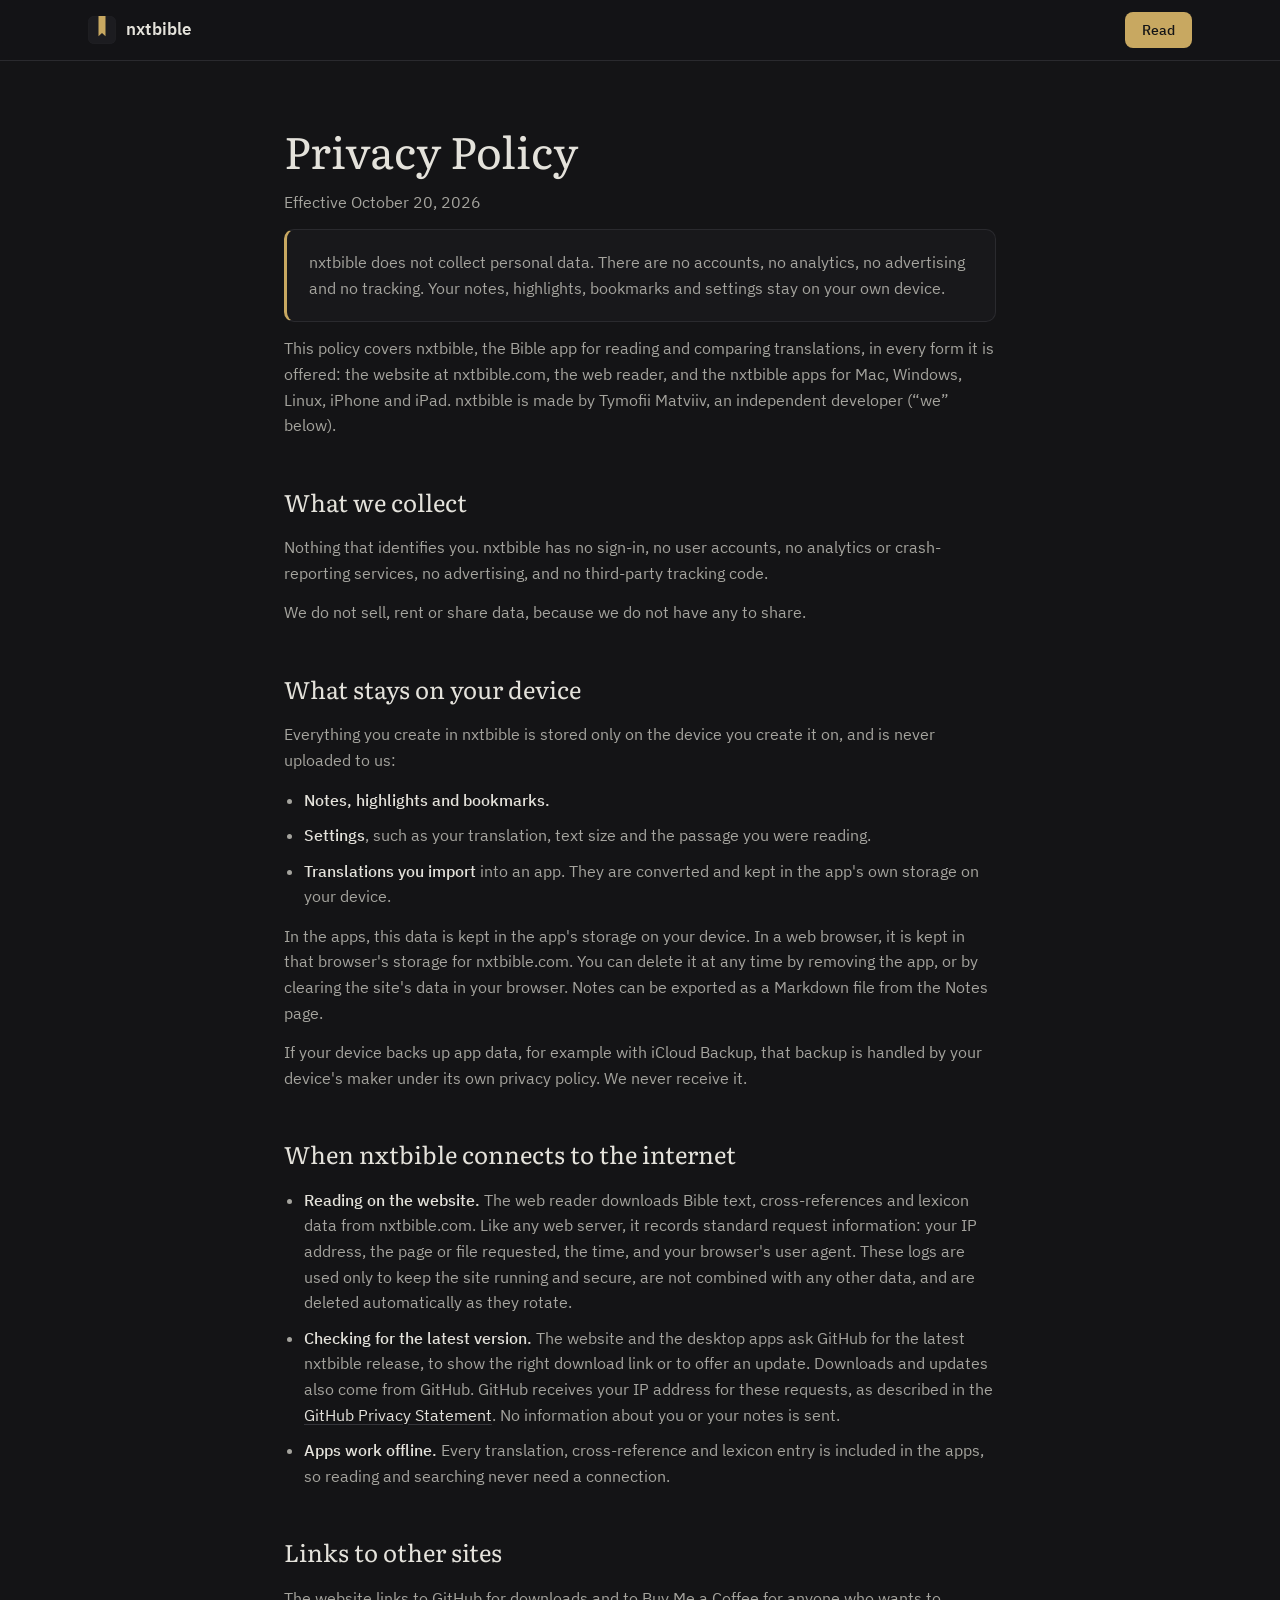
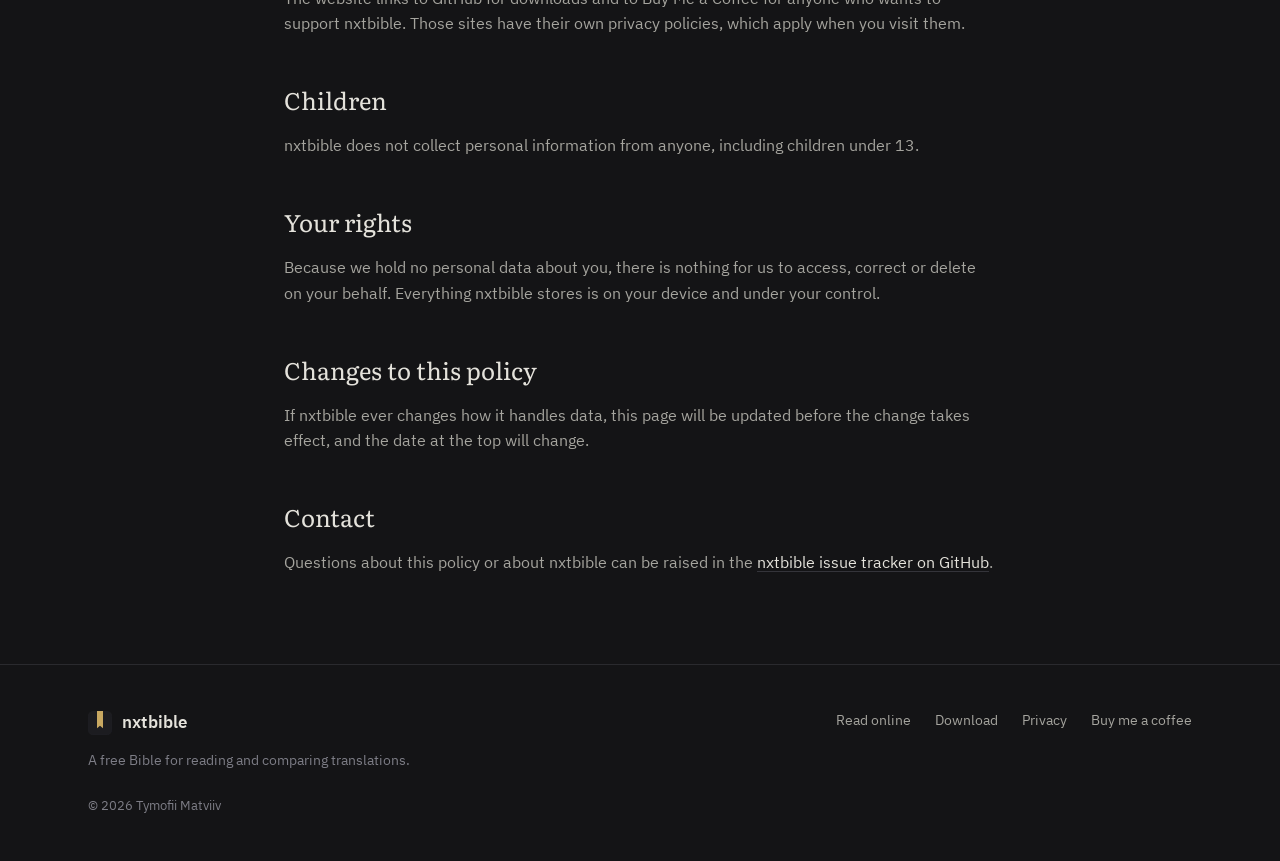
==== privacy/index.html @ 05f226c7 "Deploy web build from 18c8963" ====
<!doctype html>
<html lang="en">
  <head>
    <meta charset="utf-8" />
    <meta name="viewport" content="width=device-width, initial-scale=1, viewport-fit=cover" />
    <meta http-equiv="Content-Security-Policy" content="default-src 'self'; script-src 'self'; style-src 'self' 'unsafe-inline'; font-src 'self' data:; img-src 'self' data:; connect-src 'self'" />
    <title>Privacy Policy — nxtbible</title>
    <meta name="description" content="nxtbible collects no personal data. No accounts, no analytics, no ads. Your notes, highlights and bookmarks stay on your device." />
    <link rel="canonical" href="https://nxtbible.com/privacy/" />
    <link rel="icon" type="image/svg+xml" href="../favicon.svg" />
    <link rel="apple-touch-icon" href="../apple-touch-icon.png" />
    <meta name="theme-color" content="#141416" />
    <link rel="stylesheet" crossorigin href="../assets/home-BHMdcVbA.css">
  </head>
  <body>
    <a class="skip" href="#main">Skip to content</a>
    <header class="nav">
      <div class="wrap nav-inner">
        <a class="brand" href="../" aria-label="nxtbible home">
          <svg width="28" height="28" viewBox="0 0 128 128" aria-hidden="true"><rect width="128" height="128" rx="28" fill="#1C1C20" /><rect x="0.5" y="0.5" width="127" height="127" rx="27.5" fill="none" stroke="#2E2E33" /><path d="M48 0h32v92l-16-14-16 14z" fill="#C8A861" /></svg>
          <span>nxtbible</span>
        </a>
        <div class="nav-actions">
          <a class="btn btn-small btn-primary" href="../read/">Read</a>
        </div>
      </div>
    </header>

    <main id="main" class="doc">
      <div class="wrap wrap-narrow">
        <h1>Privacy Policy</h1>
        <p class="doc-meta">Effective October 20, 2026</p>

        <p class="doc-summary">
          nxtbible does not collect personal data. There are no accounts, no analytics, no advertising and no tracking.
          Your notes, highlights, bookmarks and settings stay on your own device.
        </p>

        <p>
          This policy covers nxtbible, the Bible app for reading and comparing translations, in every form it is
          offered: the website at nxtbible.com, the web reader, and the nxtbible apps for Mac, Windows, Linux, iPhone
          and iPad. nxtbible is made by Tymofii Matviiv, an independent developer (“we” below).
        </p>

        <h2>What we collect</h2>
        <p>Nothing that identifies you. nxtbible has no sign-in, no user accounts, no analytics or crash-reporting services, no advertising, and no third-party tracking code.</p>
        <p>We do not sell, rent or share data, because we do not have any to share.</p>

        <h2>What stays on your device</h2>
        <p>Everything you create in nxtbible is stored only on the device you create it on, and is never uploaded to us:</p>
        <ul>
          <li><strong>Notes, highlights and bookmarks.</strong></li>
          <li><strong>Settings</strong>, such as your translation, text size and the passage you were reading.</li>
          <li><strong>Translations you import</strong> into an app. They are converted and kept in the app's own storage on your device.</li>
        </ul>
        <p>
          In the apps, this data is kept in the app's storage on your device. In a web browser, it is kept in that
          browser's storage for nxtbible.com. You can delete it at any time by removing the app, or by clearing the
          site's data in your browser. Notes can be exported as a Markdown file from the Notes page.
        </p>
        <p>
          If your device backs up app data, for example with iCloud Backup, that backup is handled by your device's
          maker under its own privacy policy. We never receive it.
        </p>

        <h2>When nxtbible connects to the internet</h2>
        <ul>
          <li>
            <strong>Reading on the website.</strong> The web reader downloads Bible text, cross-references and
            lexicon data from nxtbible.com. Like any web server, it records standard request information: your IP
            address, the page or file requested, the time, and your browser's user agent. These logs are used only to
            keep the site running and secure, are not combined with any other data, and are deleted automatically as
            they rotate.
          </li>
          <li>
            <strong>Checking for the latest version.</strong> The website and the desktop apps ask GitHub for the
            latest nxtbible release, to show the right download link or to offer an update. Downloads and updates also
            come from GitHub. GitHub receives your IP address for these requests, as described in the
            <a href="https://docs.github.com/en/site-policy/privacy-policies/github-general-privacy-statement" target="_blank" rel="noopener">GitHub Privacy Statement</a>.
            No information about you or your notes is sent.
          </li>
          <li>
            <strong>Apps work offline.</strong> Every translation, cross-reference and lexicon entry is included in
            the apps, so reading and searching never need a connection.
          </li>
        </ul>

        <h2>Links to other sites</h2>
        <p>
          The website links to GitHub for downloads and to Buy Me a Coffee for anyone who wants to support nxtbible.
          Those sites have their own privacy policies, which apply when you visit them.
        </p>

        <h2>Children</h2>
        <p>nxtbible does not collect personal information from anyone, including children under 13.</p>

        <h2>Your rights</h2>
        <p>
          Because we hold no personal data about you, there is nothing for us to access, correct or delete on your
          behalf. Everything nxtbible stores is on your device and under your control.
        </p>

        <h2>Changes to this policy</h2>
        <p>
          If nxtbible ever changes how it handles data, this page will be updated before the change takes effect, and
          the date at the top will change.
        </p>

        <h2>Contact</h2>
        <p>
          Questions about this policy or about nxtbible can be raised in the
          <a href="https://github.com/0xt1m/nxtbible-releases/issues" target="_blank" rel="noopener">nxtbible issue tracker on GitHub</a>.
        </p>
      </div>
    </main>

    <footer class="footer">
      <div class="wrap footer-inner">
        <div class="footer-brand">
          <a class="brand" href="../">
            <svg width="24" height="24" viewBox="0 0 128 128" aria-hidden="true"><rect width="128" height="128" rx="28" fill="#1C1C20" /><rect x="0.5" y="0.5" width="127" height="127" rx="27.5" fill="none" stroke="#2E2E33" /><path d="M48 0h32v92l-16-14-16 14z" fill="#C8A861" /></svg>
            <span>nxtbible</span>
          </a>
          <p>A free Bible for reading and comparing translations.</p>
        </div>
        <nav class="footer-links" aria-label="Footer">
          <a href="../read/">Read online</a>
          <a href="../#download">Download</a>
          <a href="./">Privacy</a>
          <a href="https://buymeacoffee.com/0xt1m" target="_blank" rel="noopener">Buy me a coffee</a>
        </nav>
        <p class="credits">© 2026 Tymofii Matviiv</p>
      </div>
    </footer>
  </body>
</html>
---- assets/home-BHMdcVbA.css ----
@font-face{font-family:IBM Plex Sans;font-style:normal;font-display:swap;font-weight:400;src:url(./ibm-plex-sans-cyrillic-ext-400-normal-BJItruJi.woff2) format("woff2"),url(./ibm-plex-sans-cyrillic-ext-400-normal-C1SKuNhx.woff) format("woff");unicode-range:U+0460-052F,U+1C80-1C88,U+20B4,U+2DE0-2DFF,U+A640-A69F,U+FE2E-FE2F}@font-face{font-family:IBM Plex Sans;font-style:normal;font-display:swap;font-weight:400;src:url(./ibm-plex-sans-cyrillic-400-normal-BPWuI_CM.woff2) format("woff2"),url(./ibm-plex-sans-cyrillic-400-normal-CTUnhTqV.woff) format("woff");unicode-range:U+0301,U+0400-045F,U+0490-0491,U+04B0-04B1,U+2116}@font-face{font-family:IBM Plex Sans;font-style:normal;font-display:swap;font-weight:400;src:url(./ibm-plex-sans-greek-400-normal-n6oPB5VF.woff2) format("woff2"),url(./ibm-plex-sans-greek-400-normal-DSasf_jt.woff) format("woff");unicode-range:U+0370-0377,U+037A-037F,U+0384-038A,U+038C,U+038E-03A1,U+03A3-03FF}@font-face{font-family:IBM Plex Sans;font-style:normal;font-display:swap;font-weight:400;src:url(./ibm-plex-sans-vietnamese-400-normal-B97dYap6.woff2) format("woff2"),url(./ibm-plex-sans-vietnamese-400-normal-OKGpH0gQ.woff) format("woff");unicode-range:U+0102-0103,U+0110-0111,U+0128-0129,U+0168-0169,U+01A0-01A1,U+01AF-01B0,U+0300-0301,U+0303-0304,U+0308-0309,U+0323,U+0329,U+1EA0-1EF9,U+20AB}@font-face{font-family:IBM Plex Sans;font-style:normal;font-display:swap;font-weight:400;src:url(./ibm-plex-sans-latin-ext-400-normal-BHf956ki.woff2) format("woff2"),url(./ibm-plex-sans-latin-ext-400-normal-CyDjbWPV.woff) format("woff");unicode-range:U+0100-02AF,U+0304,U+0308,U+0329,U+1E00-1E9F,U+1EF2-1EFF,U+2020,U+20A0-20AB,U+20AD-20C0,U+2113,U+2C60-2C7F,U+A720-A7FF}@font-face{font-family:IBM Plex Sans;font-style:normal;font-display:swap;font-weight:400;src:url(./ibm-plex-sans-latin-400-normal-CdZtFfYS.woff2) format("woff2"),url(./ibm-plex-sans-latin-400-normal-BU83cd9M.woff) format("woff");unicode-range:U+0000-00FF,U+0131,U+0152-0153,U+02BB-02BC,U+02C6,U+02DA,U+02DC,U+0304,U+0308,U+0329,U+2000-206F,U+2074,U+20AC,U+2122,U+2191,U+2193,U+2212,U+2215,U+FEFF,U+FFFD}@font-face{font-family:IBM Plex Sans;font-style:normal;font-display:swap;font-weight:500;src:url(./ibm-plex-sans-cyrillic-ext-500-normal-Cfrm0EKX.woff2) format("woff2"),url(./ibm-plex-sans-cyrillic-ext-500-normal-DujcQJCN.woff) format("woff");unicode-range:U+0460-052F,U+1C80-1C88,U+20B4,U+2DE0-2DFF,U+A640-A69F,U+FE2E-FE2F}@font-face{font-family:IBM Plex Sans;font-style:normal;font-display:swap;font-weight:500;src:url(./ibm-plex-sans-cyrillic-500-normal-D1zm99-P.woff2) format("woff2"),url(./ibm-plex-sans-cyrillic-500-normal-BEypoZQd.woff) format("woff");unicode-range:U+0301,U+0400-045F,U+0490-0491,U+04B0-04B1,U+2116}@font-face{font-family:IBM Plex Sans;font-style:normal;font-display:swap;font-weight:500;src:url(./ibm-plex-sans-greek-500-normal-By04ZBDJ.woff2) format("woff2"),url(./ibm-plex-sans-greek-500-normal-BwBTeJfm.woff) format("woff");unicode-range:U+0370-0377,U+037A-037F,U+0384-038A,U+038C,U+038E-03A1,U+03A3-03FF}@font-face{font-family:IBM Plex Sans;font-style:normal;font-display:swap;font-weight:500;src:url(./ibm-plex-sans-vietnamese-500-normal-rpgY82Kd.woff2) format("woff2"),url(./ibm-plex-sans-vietnamese-500-normal-V_-bWxzT.woff) format("woff");unicode-range:U+0102-0103,U+0110-0111,U+0128-0129,U+0168-0169,U+01A0-01A1,U+01AF-01B0,U+0300-0301,U+0303-0304,U+0308-0309,U+0323,U+0329,U+1EA0-1EF9,U+20AB}@font-face{font-family:IBM Plex Sans;font-style:normal;font-display:swap;font-weight:500;src:url(./ibm-plex-sans-latin-ext-500-normal-DprGrCew.woff2) format("woff2"),url(./ibm-plex-sans-latin-ext-500-normal-CgrnmiIU.woff) format("woff");unicode-range:U+0100-02AF,U+0304,U+0308,U+0329,U+1E00-1E9F,U+1EF2-1EFF,U+2020,U+20A0-20AB,U+20AD-20C0,U+2113,U+2C60-2C7F,U+A720-A7FF}@font-face{font-family:IBM Plex Sans;font-style:normal;font-display:swap;font-weight:500;src:url(./ibm-plex-sans-latin-500-normal-BFLYOLbL.woff2) format("woff2"),url(./ibm-plex-sans-latin-500-normal-Dh0NORqx.woff) format("woff");unicode-range:U+0000-00FF,U+0131,U+0152-0153,U+02BB-02BC,U+02C6,U+02DA,U+02DC,U+0304,U+0308,U+0329,U+2000-206F,U+2074,U+20AC,U+2122,U+2191,U+2193,U+2212,U+2215,U+FEFF,U+FFFD}@font-face{font-family:IBM Plex Sans;font-style:normal;font-display:swap;font-weight:600;src:url(./ibm-plex-sans-cyrillic-ext-600-normal-jBHiQjEG.woff2) format("woff2"),url(./ibm-plex-sans-cyrillic-ext-600-normal-CJ5MtzOJ.woff) format("woff");unicode-range:U+0460-052F,U+1C80-1C88,U+20B4,U+2DE0-2DFF,U+A640-A69F,U+FE2E-FE2F}@font-face{font-family:IBM Plex Sans;font-style:normal;font-display:swap;font-weight:600;src:url(./ibm-plex-sans-cyrillic-600-normal-DM9A4i1K.woff2) format("woff2"),url(./ibm-plex-sans-cyrillic-600-normal-BuRiwhxF.woff) format("woff");unicode-range:U+0301,U+0400-045F,U+0490-0491,U+04B0-04B1,U+2116}@font-face{font-family:IBM Plex Sans;font-style:normal;font-display:swap;font-weight:600;src:url(./ibm-plex-sans-greek-600-normal-FZrtz_q-.woff2) format("woff2"),url(./ibm-plex-sans-greek-600-normal-BJUfoJTU.woff) format("woff");unicode-range:U+0370-0377,U+037A-037F,U+0384-038A,U+038C,U+038E-03A1,U+03A3-03FF}@font-face{font-family:IBM Plex Sans;font-style:normal;font-display:swap;font-weight:600;src:url(./ibm-plex-sans-vietnamese-600-normal-DHNi5J5O.woff2) format("woff2"),url(./ibm-plex-sans-vietnamese-600-normal-D03elqKW.woff) format("woff");unicode-range:U+0102-0103,U+0110-0111,U+0128-0129,U+0168-0169,U+01A0-01A1,U+01AF-01B0,U+0300-0301,U+0303-0304,U+0308-0309,U+0323,U+0329,U+1EA0-1EF9,U+20AB}@font-face{font-family:IBM Plex Sans;font-style:normal;font-display:swap;font-weight:600;src:url(./ibm-plex-sans-latin-ext-600-normal-dAZVOL-H.woff2) format("woff2"),url(./ibm-plex-sans-latin-ext-600-normal-bp4QDljZ.woff) format("woff");unicode-range:U+0100-02AF,U+0304,U+0308,U+0329,U+1E00-1E9F,U+1EF2-1EFF,U+2020,U+20A0-20AB,U+20AD-20C0,U+2113,U+2C60-2C7F,U+A720-A7FF}@font-face{font-family:IBM Plex Sans;font-style:normal;font-display:swap;font-weight:600;src:url(./ibm-plex-sans-latin-600-normal-BGOKnPO6.woff2) format("woff2"),url(./ibm-plex-sans-latin-600-normal-ZykYOGKL.woff) format("woff");unicode-range:U+0000-00FF,U+0131,U+0152-0153,U+02BB-02BC,U+02C6,U+02DA,U+02DC,U+0304,U+0308,U+0329,U+2000-206F,U+2074,U+20AC,U+2122,U+2191,U+2193,U+2212,U+2215,U+FEFF,U+FFFD}@font-face{font-family:Literata;font-style:normal;font-display:swap;font-weight:400;src:url([data-uri]) format("woff2"),url(./literata-cyrillic-ext-400-normal-Cnvai1qE.woff) format("woff");unicode-range:U+0460-052F,U+1C80-1C88,U+20B4,U+2DE0-2DFF,U+A640-A69F,U+FE2E-FE2F}@font-face{font-family:Literata;font-style:normal;font-display:swap;font-weight:400;src:url(./literata-cyrillic-400-normal-BCYdZ4uu.woff2) format("woff2"),url(./literata-cyrillic-400-normal-JS7ncuz3.woff) format("woff");unicode-range:U+0301,U+0400-045F,U+0490-0491,U+04B0-04B1,U+2116}@font-face{font-family:Literata;font-style:normal;font-display:swap;font-weight:400;src:url(./literata-greek-ext-400-normal-BIc4bqRt.woff2) format("woff2"),url(./literata-greek-ext-400-normal-BbpD3vsL.woff) format("woff");unicode-range:U+1F00-1FFF}@font-face{font-family:Literata;font-style:normal;font-display:swap;font-weight:400;src:url(./literata-greek-400-normal-DUXuhftN.woff2) format("woff2"),url(./literata-greek-400-normal-CD0iu55A.woff) format("woff");unicode-range:U+0370-0377,U+037A-037F,U+0384-038A,U+038C,U+038E-03A1,U+03A3-03FF}@font-face{font-family:Literata;font-style:normal;font-display:swap;font-weight:400;src:url(./literata-vietnamese-400-normal-xEdCzdlV.woff2) format("woff2"),url(./literata-vietnamese-400-normal-Ca_s8lW0.woff) format("woff");unicode-range:U+0102-0103,U+0110-0111,U+0128-0129,U+0168-0169,U+01A0-01A1,U+01AF-01B0,U+0300-0301,U+0303-0304,U+0308-0309,U+0323,U+0329,U+1EA0-1EF9,U+20AB}@font-face{font-family:Literata;font-style:normal;font-display:swap;font-weight:400;src:url(./literata-latin-ext-400-normal-CZeQV5yS.woff2) format("woff2"),url(./literata-latin-ext-400-normal-BHF4F2oG.woff) format("woff");unicode-range:U+0100-02AF,U+0304,U+0308,U+0329,U+1E00-1E9F,U+1EF2-1EFF,U+2020,U+20A0-20AB,U+20AD-20C0,U+2113,U+2C60-2C7F,U+A720-A7FF}@font-face{font-family:Literata;font-style:normal;font-display:swap;font-weight:400;src:url(./literata-latin-400-normal-pwNTyDBq.woff2) format("woff2"),url(./literata-latin-400-normal-B0cgBCHK.woff) format("woff");unicode-range:U+0000-00FF,U+0131,U+0152-0153,U+02BB-02BC,U+02C6,U+02DA,U+02DC,U+0304,U+0308,U+0329,U+2000-206F,U+2074,U+20AC,U+2122,U+2191,U+2193,U+2212,U+2215,U+FEFF,U+FFFD}@font-face{font-family:Literata;font-style:normal;font-display:swap;font-weight:500;src:url([data-uri]) format("woff2"),url(./literata-cyrillic-ext-500-normal-DFDvrdW4.woff) format("woff");unicode-range:U+0460-052F,U+1C80-1C88,U+20B4,U+2DE0-2DFF,U+A640-A69F,U+FE2E-FE2F}@font-face{font-family:Literata;font-style:normal;font-display:swap;font-weight:500;src:url(./literata-cyrillic-500-normal-Bg6DPF6j.woff2) format("woff2"),url(./literata-cyrillic-500-normal-DwzCJFvz.woff) format("woff");unicode-range:U+0301,U+0400-045F,U+0490-0491,U+04B0-04B1,U+2116}@font-face{font-family:Literata;font-style:normal;font-display:swap;font-weight:500;src:url(./literata-greek-ext-500-normal-CE9_iuQp.woff2) format("woff2"),url(./literata-greek-ext-500-normal-DG-SfleR.woff) format("woff");unicode-range:U+1F00-1FFF}@font-face{font-family:Literata;font-style:normal;font-display:swap;font-weight:500;src:url(./literata-greek-500-normal-Dh2CYtNl.woff2) format("woff2"),url(./literata-greek-500-normal-DGYUTUkc.woff) format("woff");unicode-range:U+0370-0377,U+037A-037F,U+0384-038A,U+038C,U+038E-03A1,U+03A3-03FF}@font-face{font-family:Literata;font-style:normal;font-display:swap;font-weight:500;src:url(./literata-vietnamese-500-normal-B5oMlP3b.woff2) format("woff2"),url(./literata-vietnamese-500-normal-CBzgk_mG.woff) format("woff");unicode-range:U+0102-0103,U+0110-0111,U+0128-0129,U+0168-0169,U+01A0-01A1,U+01AF-01B0,U+0300-0301,U+0303-0304,U+0308-0309,U+0323,U+0329,U+1EA0-1EF9,U+20AB}@font-face{font-family:Literata;font-style:normal;font-display:swap;font-weight:500;src:url(./literata-latin-ext-500-normal-zKdXPx55.woff2) format("woff2"),url(./literata-latin-ext-500-normal-B-cIQ7Ae.woff) format("woff");unicode-range:U+0100-02AF,U+0304,U+0308,U+0329,U+1E00-1E9F,U+1EF2-1EFF,U+2020,U+20A0-20AB,U+20AD-20C0,U+2113,U+2C60-2C7F,U+A720-A7FF}@font-face{font-family:Literata;font-style:normal;font-display:swap;font-weight:500;src:url(./literata-latin-500-normal-BwsF2DMt.woff2) format("woff2"),url(./literata-latin-500-normal-BMhvqKBX.woff) format("woff");unicode-range:U+0000-00FF,U+0131,U+0152-0153,U+02BB-02BC,U+02C6,U+02DA,U+02DC,U+0304,U+0308,U+0329,U+2000-206F,U+2074,U+20AC,U+2122,U+2191,U+2193,U+2212,U+2215,U+FEFF,U+FFFD}:root{--bg: #141416;--bg-raised: #1a1a1d;--bg-card: #18181b;--line: #2a2a2e;--line-strong: #34343a;--text: #e4e2db;--text-2: #a5a49e;--text-3: #7d7d86;--accent: #c8a861;--accent-ink: #141416;--ok: #86b58f;--warn: #d9ba5a;--sans: "IBM Plex Sans", system-ui, -apple-system, "Segoe UI", sans-serif;--serif: "Literata", Georgia, "Times New Roman", serif;color-scheme:dark}*{box-sizing:border-box}html{scroll-behavior:smooth;scroll-padding-top:80px;-webkit-text-size-adjust:100%}@media (prefers-reduced-motion: reduce){html{scroll-behavior:auto}}body{margin:0;background:var(--bg);color:var(--text);font:400 17px/1.6 var(--sans);-webkit-font-smoothing:antialiased}img{max-width:100%;height:auto;display:block}a{color:inherit}:focus-visible{outline:2px solid var(--accent);outline-offset:3px;border-radius:4px}h1,h2,h3{margin:0;font-weight:400}p{margin:0}.wrap{width:100%;max-width:1152px;margin:0 auto;padding:0 16px}.wrap-narrow{max-width:760px}@media (min-width: 640px){.wrap{padding:0 24px}}.skip{position:absolute;left:-9999px;top:8px;z-index:100;background:var(--accent);color:var(--accent-ink);padding:8px 14px;border-radius:6px}.skip:focus{left:8px}.btn{display:inline-flex;align-items:center;justify-content:center;gap:10px;height:44px;padding:0 20px;border-radius:8px;border:1px solid transparent;font:500 15px/1 var(--sans);text-decoration:none;white-space:nowrap;cursor:pointer;transition:background-color .15s,border-color .15s,transform .15s}.btn:active{transform:translateY(1px)}.btn-primary{background:var(--accent);color:var(--accent-ink)}.btn-primary:hover{background:#d6b873}.btn-outline{border-color:var(--line-strong);color:var(--text);background:#ffffff05}.btn-outline:hover{border-color:var(--accent);background:#c8a86114}.btn-coffee{background:#fd0;color:#141416}.btn-coffee:hover{background:#ffe433}.btn-small{height:36px;padding:0 16px;font-size:14px}.btn-big{height:60px;padding:0 32px;font-size:18px;border-radius:10px}.nav{position:sticky;top:0;z-index:50;background:#141416d1;-webkit-backdrop-filter:saturate(140%) blur(12px);backdrop-filter:saturate(140%) blur(12px);border-bottom:1px solid var(--line);padding-top:env(safe-area-inset-top,0px)}.nav-inner{height:60px;display:flex;align-items:center;gap:28px}.brand{display:inline-flex;align-items:center;gap:10px;text-decoration:none;font-weight:600;font-size:17px;letter-spacing:.01em}.nav-links{display:none;gap:24px;font-size:14.5px}.nav-links a,.nav-support{color:var(--text-2);text-decoration:none}.nav-links a:hover,.nav-support:hover{color:var(--text)}.nav-actions{margin-left:auto;display:flex;align-items:center;gap:18px;font-size:14.5px}@media (min-width: 860px){.nav-links{display:flex}}.hero{position:relative;padding:64px 0 0;text-align:center;overflow:hidden;background:radial-gradient(60% 50% at 50% 0%,rgba(200,168,97,.16),transparent 70%),radial-gradient(40% 40% at 85% 30%,rgba(127,166,214,.06),transparent 70%)}.eyebrow{font-size:13.5px;letter-spacing:.04em;color:var(--accent);margin-bottom:18px}.hero h1{font-family:var(--serif);font-size:clamp(34px,6.4vw,64px);line-height:1.1;letter-spacing:-.01em;max-width:21ch;margin:0 auto;text-wrap:balance}.lede{max-width:640px;margin:22px auto 0;color:var(--text-2);font-size:clamp(17px,2.2vw,19px);text-wrap:pretty}.cta{display:flex;flex-wrap:wrap;justify-content:center;gap:14px;margin-top:36px}.cta .btn{min-width:220px}@media (max-width: 520px){.cta .btn{width:100%}}.cta-note{margin-top:14px;font-size:13.5px;color:var(--text-3);min-height:1.6em}.shot{margin:0;border:1px solid var(--line-strong);border-radius:12px;overflow:hidden;background:var(--bg-raised);box-shadow:0 30px 80px #0000008c,0 0 0 1px #0006}.shot-bar{height:28px;display:flex;align-items:center;gap:7px;padding:0 12px;border-bottom:1px solid var(--line);background:#1c1c20}.shot-bar span{width:10px;height:10px;border-radius:50%;background:#3a3a40}.shot-hero{margin:56px auto 0;max-width:1120px;border-bottom:0;border-radius:12px 12px 0 0}.shot figcaption,.phone figcaption{padding:12px 16px;font-size:13.5px;color:var(--text-3);border-top:1px solid var(--line);text-align:left}.section{padding:88px 0;border-top:1px solid var(--line)}.section-alt{background:#161618}.section h2{font-family:var(--serif);font-size:clamp(28px,4.2vw,40px);line-height:1.2;text-wrap:balance}.section-lede{margin-top:14px;max-width:660px;color:var(--text-2);text-wrap:pretty}@media (max-width: 640px){.section{padding:64px 0}.hero{padding-top:44px}}.grid{margin-top:44px;display:grid;gap:16px;grid-template-columns:repeat(auto-fill,minmax(min(100%,300px),1fr))}.card{padding:24px;border:1px solid var(--line);border-radius:12px;background:var(--bg-card)}.card h3{font-family:var(--sans);font-weight:500;font-size:17px;margin-bottom:8px;display:flex;align-items:center;gap:10px}.card h3:before{content:"";width:8px;height:8px;border-radius:2px;background:var(--accent);flex:0 0 auto}.card p{color:var(--text-2);font-size:15.5px}.showcase{margin-top:56px;display:grid;gap:28px;align-items:start}@media (min-width: 900px){.showcase{grid-template-columns:minmax(0,1fr) 260px}}.phone{margin:0 auto;width:260px;max-width:100%;border:1px solid var(--line-strong);border-radius:28px;overflow:hidden;background:var(--bg-raised);box-shadow:0 24px 60px #00000080}.phone img{width:100%}.phone figcaption{text-align:center}.compare-table{margin-top:40px;border:1px solid var(--line);border-radius:12px;overflow:hidden;background:var(--bg-card)}.ct-row{display:grid;grid-template-columns:1fr;gap:6px;padding:16px 20px;border-top:1px solid var(--line);font-size:15.5px}.ct-row:first-child{border-top:0}.ct-row [role=rowheader]{font-weight:500}.ct-row [role=cell]{color:var(--text-2)}.ct-row [role=cell].yes{color:var(--text);padding-left:24px;position:relative}.ct-row [role=cell].yes:before{content:"✓";position:absolute;left:0;color:var(--ok);font-weight:600}.ct-head{display:none}.ct-row [role=cell]:not(.yes):before{content:"Browser: ";color:var(--text-3)}@media (min-width: 760px){.ct-row{grid-template-columns:180px 1fr 1fr;gap:24px;align-items:baseline}.ct-head{display:grid;background:#1c1c20;font-size:13px;color:var(--text-3);padding:12px 20px}.ct-head span:nth-child(2){color:var(--accent)}.ct-row [role=cell]:not(.yes):before{content:none}}.notice{margin-top:28px;display:flex;gap:16px;padding:22px 24px;border:1px solid rgba(217,186,90,.35);border-left:3px solid var(--warn);border-radius:12px;background:#d9ba5a0f}.notice>svg{color:var(--warn);flex:0 0 auto;margin-top:2px}.notice h3{font-weight:500;font-size:17px;margin-bottom:8px}.notice p{color:var(--text-2);font-size:15.5px}.notice p+p{margin-top:10px}.notice strong{color:var(--text);font-weight:500}.tl-list{list-style:none;margin:36px 0 0;padding:0;border-top:1px solid var(--line)}.tl-list li{display:grid;grid-template-columns:64px 1fr auto;gap:16px;align-items:baseline;padding:16px 4px;border-bottom:1px solid var(--line)}.tl-list b{color:var(--accent);font-weight:600;font-size:15px;letter-spacing:.02em}.tl-list span{font-family:var(--serif);font-size:18px}.tl-list em{font-style:normal;color:var(--text-3);font-size:14px;font-variant-numeric:tabular-nums}.tl-more{margin-top:22px;color:var(--text-2);font-size:15.5px;max-width:680px}.tl-more strong{color:var(--text);font-weight:500}.dl-grid{margin-top:40px;display:grid;gap:16px;grid-template-columns:repeat(auto-fit,minmax(min(100%,280px),1fr))}.dl-card{display:flex;flex-direction:column;gap:12px;padding:26px 24px;border:1px solid var(--line);border-radius:12px;background:var(--bg-card)}.dl-card h3{font-family:var(--serif);font-size:24px}.dl-card p{color:var(--text-2);font-size:15px;flex:1}.dl-card .btn{align-self:flex-start}.dl-card .btn:not(.btn-primary){border-color:var(--line-strong)}.dl-card.is-yours{border-color:#c8a86199;box-shadow:0 0 0 1px #c8a86140,0 20px 50px #00000059}.dl-card.is-yours h3:after{content:"Your system";margin-left:12px;vertical-align:middle;font:500 12px/1 var(--sans);color:var(--accent);border:1px solid rgba(200,168,97,.5);border-radius:99px;padding:4px 9px}.dl-size{font-size:13px;color:var(--text-3);min-height:1.2em}.dl-all{margin-top:22px;font-size:15px}.dl-all a,.about a:not(.btn){color:var(--text);text-decoration-color:var(--line-strong);text-underline-offset:3px}.dl-all a:hover,.about a:not(.btn):hover{text-decoration-color:var(--accent)}details{border-bottom:1px solid var(--line)}details:first-of-type{margin-top:32px;border-top:1px solid var(--line)}summary{list-style:none;cursor:pointer;padding:20px 36px 20px 4px;position:relative;font-weight:500;font-size:17px}summary::-webkit-details-marker{display:none}summary:after{content:"+";position:absolute;right:8px;top:50%;transform:translateY(-50%);color:var(--text-3);font-size:22px;font-weight:400;transition:transform .2s}details[open] summary:after{transform:translateY(-50%) rotate(45deg);color:var(--accent)}details p{padding:0 4px 22px;color:var(--text-2);font-size:15.5px}.about{display:grid;gap:32px;align-items:center}.about p{margin-top:14px;color:var(--text-2);max-width:620px}.about-actions{display:flex;flex-wrap:wrap;gap:14px}@media (min-width: 900px){.about{grid-template-columns:1fr auto}.about-actions{flex-direction:column}.about-actions .btn{width:260px}}@media (max-width: 520px){.about-actions .btn{width:100%}}.footer{border-top:1px solid var(--line);padding:44px 0 calc(44px + env(safe-area-inset-bottom,0px));font-size:14px;color:var(--text-3)}.footer-inner{display:grid;gap:24px}.footer-brand p{margin-top:8px}.footer-brand .brand{color:var(--text)}.footer-links{display:flex;flex-wrap:wrap;gap:10px 24px}.footer-links a{color:var(--text-2);text-decoration:none}.footer-links a:hover{color:var(--text)}.credits{font-size:12.5px;line-height:1.7}@media (min-width: 860px){.footer-inner{grid-template-columns:1fr auto}.credits{grid-column:1 / -1}}.doc{padding:64px 0 88px}.doc h1{font-family:var(--serif);font-size:clamp(32px,5vw,44px);line-height:1.15}.doc-meta{margin-top:10px;color:var(--text-3);font-size:14px}.doc-summary{margin-top:28px;padding:20px 22px;border:1px solid var(--line);border-left:3px solid var(--accent);border-radius:10px;background:var(--bg-card);color:var(--text)}.doc h2{font-family:var(--serif);font-size:24px;margin-top:44px}.doc p,.doc li{color:var(--text-2);font-size:16px}.doc p{margin-top:14px}.doc ul{margin:14px 0 0;padding-left:20px;display:flex;flex-direction:column;gap:10px}.doc strong{color:var(--text);font-weight:500}.doc a{color:var(--text);text-decoration-color:var(--line-strong);text-underline-offset:3px}.doc a:hover{text-decoration-color:var(--accent)}details p a{color:var(--text);text-decoration-color:var(--line-strong);text-underline-offset:3px}
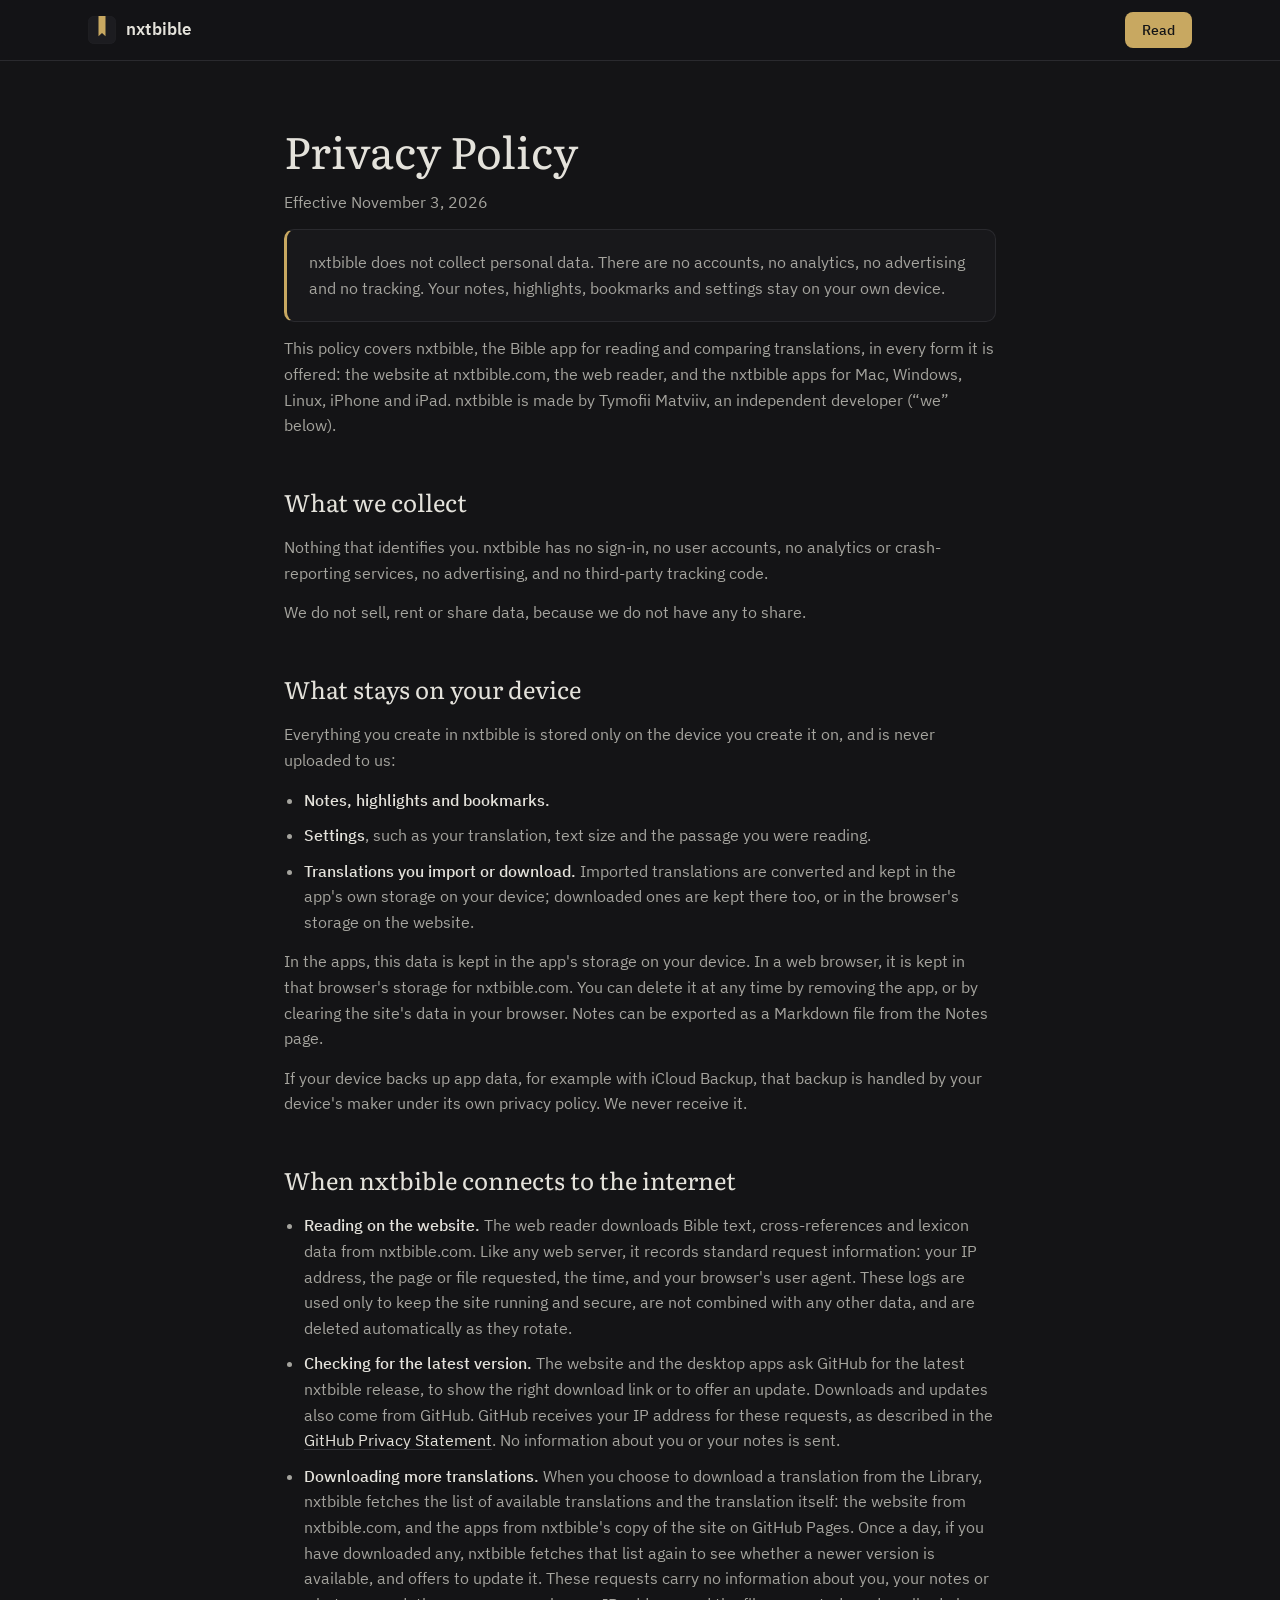
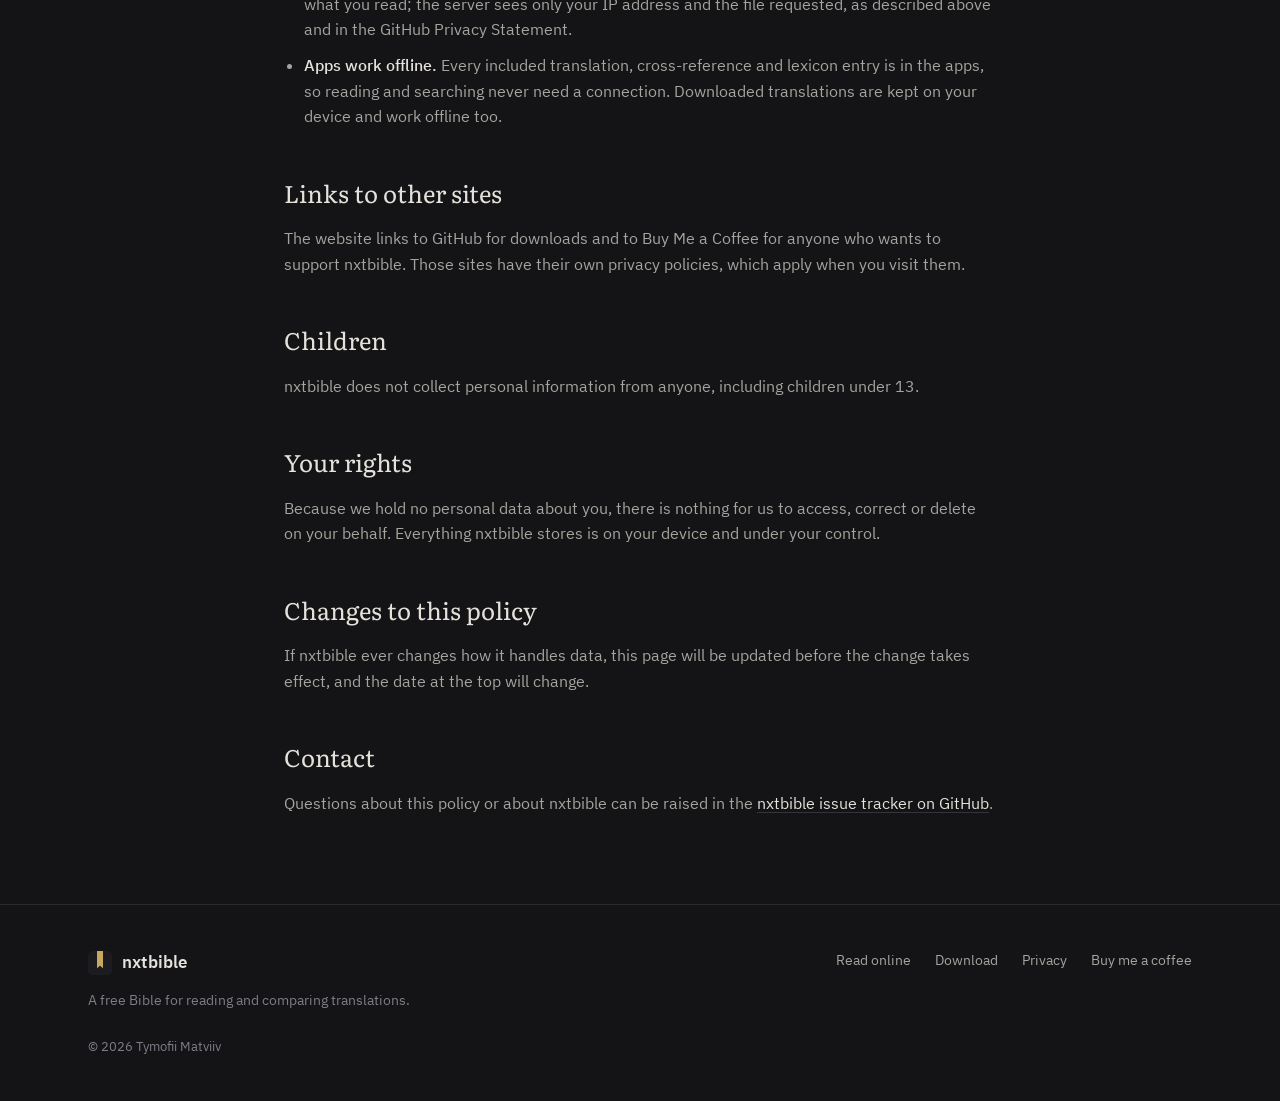
==== commit fe498b84: "Deploy web build from 623f829" ====
--- a/privacy/index.html
+++ b/privacy/index.html
@@ -10,7 +10,7 @@
     <link rel="icon" type="image/svg+xml" href="../favicon.svg" />
     <link rel="apple-touch-icon" href="../apple-touch-icon.png" />
     <meta name="theme-color" content="#141416" />
-    <link rel="stylesheet" crossorigin href="../assets/home-BHMdcVbA.css">
+    <link rel="stylesheet" crossorigin href="../assets/home-DVo_jIai.css">
   </head>
   <body>
     <a class="skip" href="#main">Skip to content</a>
@@ -29,7 +29,7 @@
     <main id="main" class="doc">
       <div class="wrap wrap-narrow">
         <h1>Privacy Policy</h1>
-        <p class="doc-meta">Effective October 20, 2026</p>
+        <p class="doc-meta">Effective November 3, 2026</p>
 
         <p class="doc-summary">
           nxtbible does not collect personal data. There are no accounts, no analytics, no advertising and no tracking.
@@ -51,7 +51,7 @@
         <ul>
           <li><strong>Notes, highlights and bookmarks.</strong></li>
           <li><strong>Settings</strong>, such as your translation, text size and the passage you were reading.</li>
-          <li><strong>Translations you import</strong> into an app. They are converted and kept in the app's own storage on your device.</li>
+          <li><strong>Translations you import or download.</strong> Imported translations are converted and kept in the app's own storage on your device; downloaded ones are kept there too, or in the browser's storage on the website.</li>
         </ul>
         <p>
           In the apps, this data is kept in the app's storage on your device. In a web browser, it is kept in that
@@ -80,8 +80,17 @@
             No information about you or your notes is sent.
           </li>
           <li>
-            <strong>Apps work offline.</strong> Every translation, cross-reference and lexicon entry is included in
-            the apps, so reading and searching never need a connection.
+            <strong>Downloading more translations.</strong> When you choose to download a translation from the Library,
+            nxtbible fetches the list of available translations and the translation itself: the website from
+            nxtbible.com, and the apps from nxtbible's copy of the site on GitHub Pages. Once a day, if you have
+            downloaded any, nxtbible fetches that list again to see whether a newer version is available, and offers
+            to update it. These requests carry no information about you, your notes or what you read; the server sees
+            only your IP address and the file requested, as described above and in the GitHub Privacy Statement.
+          </li>
+          <li>
+            <strong>Apps work offline.</strong> Every included translation, cross-reference and lexicon entry is in
+            the apps, so reading and searching never need a connection. Downloaded translations are kept on your
+            device and work offline too.
           </li>
         </ul>
 
--- a/assets/home-DVo_jIai.css
+++ b/assets/home-DVo_jIai.css
@@ -0,0 +1 @@
+@font-face{font-family:IBM Plex Sans;font-style:normal;font-display:swap;font-weight:400;src:url(./ibm-plex-sans-cyrillic-ext-400-normal-BJItruJi.woff2) format("woff2"),url(./ibm-plex-sans-cyrillic-ext-400-normal-C1SKuNhx.woff) format("woff");unicode-range:U+0460-052F,U+1C80-1C88,U+20B4,U+2DE0-2DFF,U+A640-A69F,U+FE2E-FE2F}@font-face{font-family:IBM Plex Sans;font-style:normal;font-display:swap;font-weight:400;src:url(./ibm-plex-sans-cyrillic-400-normal-BPWuI_CM.woff2) format("woff2"),url(./ibm-plex-sans-cyrillic-400-normal-CTUnhTqV.woff) format("woff");unicode-range:U+0301,U+0400-045F,U+0490-0491,U+04B0-04B1,U+2116}@font-face{font-family:IBM Plex Sans;font-style:normal;font-display:swap;font-weight:400;src:url(./ibm-plex-sans-greek-400-normal-n6oPB5VF.woff2) format("woff2"),url(./ibm-plex-sans-greek-400-normal-DSasf_jt.woff) format("woff");unicode-range:U+0370-0377,U+037A-037F,U+0384-038A,U+038C,U+038E-03A1,U+03A3-03FF}@font-face{font-family:IBM Plex Sans;font-style:normal;font-display:swap;font-weight:400;src:url(./ibm-plex-sans-vietnamese-400-normal-B97dYap6.woff2) format("woff2"),url(./ibm-plex-sans-vietnamese-400-normal-OKGpH0gQ.woff) format("woff");unicode-range:U+0102-0103,U+0110-0111,U+0128-0129,U+0168-0169,U+01A0-01A1,U+01AF-01B0,U+0300-0301,U+0303-0304,U+0308-0309,U+0323,U+0329,U+1EA0-1EF9,U+20AB}@font-face{font-family:IBM Plex Sans;font-style:normal;font-display:swap;font-weight:400;src:url(./ibm-plex-sans-latin-ext-400-normal-BHf956ki.woff2) format("woff2"),url(./ibm-plex-sans-latin-ext-400-normal-CyDjbWPV.woff) format("woff");unicode-range:U+0100-02AF,U+0304,U+0308,U+0329,U+1E00-1E9F,U+1EF2-1EFF,U+2020,U+20A0-20AB,U+20AD-20C0,U+2113,U+2C60-2C7F,U+A720-A7FF}@font-face{font-family:IBM Plex Sans;font-style:normal;font-display:swap;font-weight:400;src:url(./ibm-plex-sans-latin-400-normal-CdZtFfYS.woff2) format("woff2"),url(./ibm-plex-sans-latin-400-normal-BU83cd9M.woff) format("woff");unicode-range:U+0000-00FF,U+0131,U+0152-0153,U+02BB-02BC,U+02C6,U+02DA,U+02DC,U+0304,U+0308,U+0329,U+2000-206F,U+2074,U+20AC,U+2122,U+2191,U+2193,U+2212,U+2215,U+FEFF,U+FFFD}@font-face{font-family:IBM Plex Sans;font-style:normal;font-display:swap;font-weight:500;src:url(./ibm-plex-sans-cyrillic-ext-500-normal-Cfrm0EKX.woff2) format("woff2"),url(./ibm-plex-sans-cyrillic-ext-500-normal-DujcQJCN.woff) format("woff");unicode-range:U+0460-052F,U+1C80-1C88,U+20B4,U+2DE0-2DFF,U+A640-A69F,U+FE2E-FE2F}@font-face{font-family:IBM Plex Sans;font-style:normal;font-display:swap;font-weight:500;src:url(./ibm-plex-sans-cyrillic-500-normal-D1zm99-P.woff2) format("woff2"),url(./ibm-plex-sans-cyrillic-500-normal-BEypoZQd.woff) format("woff");unicode-range:U+0301,U+0400-045F,U+0490-0491,U+04B0-04B1,U+2116}@font-face{font-family:IBM Plex Sans;font-style:normal;font-display:swap;font-weight:500;src:url(./ibm-plex-sans-greek-500-normal-By04ZBDJ.woff2) format("woff2"),url(./ibm-plex-sans-greek-500-normal-BwBTeJfm.woff) format("woff");unicode-range:U+0370-0377,U+037A-037F,U+0384-038A,U+038C,U+038E-03A1,U+03A3-03FF}@font-face{font-family:IBM Plex Sans;font-style:normal;font-display:swap;font-weight:500;src:url(./ibm-plex-sans-vietnamese-500-normal-rpgY82Kd.woff2) format("woff2"),url(./ibm-plex-sans-vietnamese-500-normal-V_-bWxzT.woff) format("woff");unicode-range:U+0102-0103,U+0110-0111,U+0128-0129,U+0168-0169,U+01A0-01A1,U+01AF-01B0,U+0300-0301,U+0303-0304,U+0308-0309,U+0323,U+0329,U+1EA0-1EF9,U+20AB}@font-face{font-family:IBM Plex Sans;font-style:normal;font-display:swap;font-weight:500;src:url(./ibm-plex-sans-latin-ext-500-normal-DprGrCew.woff2) format("woff2"),url(./ibm-plex-sans-latin-ext-500-normal-CgrnmiIU.woff) format("woff");unicode-range:U+0100-02AF,U+0304,U+0308,U+0329,U+1E00-1E9F,U+1EF2-1EFF,U+2020,U+20A0-20AB,U+20AD-20C0,U+2113,U+2C60-2C7F,U+A720-A7FF}@font-face{font-family:IBM Plex Sans;font-style:normal;font-display:swap;font-weight:500;src:url(./ibm-plex-sans-latin-500-normal-BFLYOLbL.woff2) format("woff2"),url(./ibm-plex-sans-latin-500-normal-Dh0NORqx.woff) format("woff");unicode-range:U+0000-00FF,U+0131,U+0152-0153,U+02BB-02BC,U+02C6,U+02DA,U+02DC,U+0304,U+0308,U+0329,U+2000-206F,U+2074,U+20AC,U+2122,U+2191,U+2193,U+2212,U+2215,U+FEFF,U+FFFD}@font-face{font-family:IBM Plex Sans;font-style:normal;font-display:swap;font-weight:600;src:url(./ibm-plex-sans-cyrillic-ext-600-normal-jBHiQjEG.woff2) format("woff2"),url(./ibm-plex-sans-cyrillic-ext-600-normal-CJ5MtzOJ.woff) format("woff");unicode-range:U+0460-052F,U+1C80-1C88,U+20B4,U+2DE0-2DFF,U+A640-A69F,U+FE2E-FE2F}@font-face{font-family:IBM Plex Sans;font-style:normal;font-display:swap;font-weight:600;src:url(./ibm-plex-sans-cyrillic-600-normal-DM9A4i1K.woff2) format("woff2"),url(./ibm-plex-sans-cyrillic-600-normal-BuRiwhxF.woff) format("woff");unicode-range:U+0301,U+0400-045F,U+0490-0491,U+04B0-04B1,U+2116}@font-face{font-family:IBM Plex Sans;font-style:normal;font-display:swap;font-weight:600;src:url(./ibm-plex-sans-greek-600-normal-FZrtz_q-.woff2) format("woff2"),url(./ibm-plex-sans-greek-600-normal-BJUfoJTU.woff) format("woff");unicode-range:U+0370-0377,U+037A-037F,U+0384-038A,U+038C,U+038E-03A1,U+03A3-03FF}@font-face{font-family:IBM Plex Sans;font-style:normal;font-display:swap;font-weight:600;src:url(./ibm-plex-sans-vietnamese-600-normal-DHNi5J5O.woff2) format("woff2"),url(./ibm-plex-sans-vietnamese-600-normal-D03elqKW.woff) format("woff");unicode-range:U+0102-0103,U+0110-0111,U+0128-0129,U+0168-0169,U+01A0-01A1,U+01AF-01B0,U+0300-0301,U+0303-0304,U+0308-0309,U+0323,U+0329,U+1EA0-1EF9,U+20AB}@font-face{font-family:IBM Plex Sans;font-style:normal;font-display:swap;font-weight:600;src:url(./ibm-plex-sans-latin-ext-600-normal-dAZVOL-H.woff2) format("woff2"),url(./ibm-plex-sans-latin-ext-600-normal-bp4QDljZ.woff) format("woff");unicode-range:U+0100-02AF,U+0304,U+0308,U+0329,U+1E00-1E9F,U+1EF2-1EFF,U+2020,U+20A0-20AB,U+20AD-20C0,U+2113,U+2C60-2C7F,U+A720-A7FF}@font-face{font-family:IBM Plex Sans;font-style:normal;font-display:swap;font-weight:600;src:url(./ibm-plex-sans-latin-600-normal-BGOKnPO6.woff2) format("woff2"),url(./ibm-plex-sans-latin-600-normal-ZykYOGKL.woff) format("woff");unicode-range:U+0000-00FF,U+0131,U+0152-0153,U+02BB-02BC,U+02C6,U+02DA,U+02DC,U+0304,U+0308,U+0329,U+2000-206F,U+2074,U+20AC,U+2122,U+2191,U+2193,U+2212,U+2215,U+FEFF,U+FFFD}@font-face{font-family:Literata;font-style:normal;font-display:swap;font-weight:400;src:url([data-uri]) format("woff2"),url(./literata-cyrillic-ext-400-normal-Cnvai1qE.woff) format("woff");unicode-range:U+0460-052F,U+1C80-1C88,U+20B4,U+2DE0-2DFF,U+A640-A69F,U+FE2E-FE2F}@font-face{font-family:Literata;font-style:normal;font-display:swap;font-weight:400;src:url(./literata-cyrillic-400-normal-BCYdZ4uu.woff2) format("woff2"),url(./literata-cyrillic-400-normal-JS7ncuz3.woff) format("woff");unicode-range:U+0301,U+0400-045F,U+0490-0491,U+04B0-04B1,U+2116}@font-face{font-family:Literata;font-style:normal;font-display:swap;font-weight:400;src:url(./literata-greek-ext-400-normal-BIc4bqRt.woff2) format("woff2"),url(./literata-greek-ext-400-normal-BbpD3vsL.woff) format("woff");unicode-range:U+1F00-1FFF}@font-face{font-family:Literata;font-style:normal;font-display:swap;font-weight:400;src:url(./literata-greek-400-normal-DUXuhftN.woff2) format("woff2"),url(./literata-greek-400-normal-CD0iu55A.woff) format("woff");unicode-range:U+0370-0377,U+037A-037F,U+0384-038A,U+038C,U+038E-03A1,U+03A3-03FF}@font-face{font-family:Literata;font-style:normal;font-display:swap;font-weight:400;src:url(./literata-vietnamese-400-normal-xEdCzdlV.woff2) format("woff2"),url(./literata-vietnamese-400-normal-Ca_s8lW0.woff) format("woff");unicode-range:U+0102-0103,U+0110-0111,U+0128-0129,U+0168-0169,U+01A0-01A1,U+01AF-01B0,U+0300-0301,U+0303-0304,U+0308-0309,U+0323,U+0329,U+1EA0-1EF9,U+20AB}@font-face{font-family:Literata;font-style:normal;font-display:swap;font-weight:400;src:url(./literata-latin-ext-400-normal-CZeQV5yS.woff2) format("woff2"),url(./literata-latin-ext-400-normal-BHF4F2oG.woff) format("woff");unicode-range:U+0100-02AF,U+0304,U+0308,U+0329,U+1E00-1E9F,U+1EF2-1EFF,U+2020,U+20A0-20AB,U+20AD-20C0,U+2113,U+2C60-2C7F,U+A720-A7FF}@font-face{font-family:Literata;font-style:normal;font-display:swap;font-weight:400;src:url(./literata-latin-400-normal-pwNTyDBq.woff2) format("woff2"),url(./literata-latin-400-normal-B0cgBCHK.woff) format("woff");unicode-range:U+0000-00FF,U+0131,U+0152-0153,U+02BB-02BC,U+02C6,U+02DA,U+02DC,U+0304,U+0308,U+0329,U+2000-206F,U+2074,U+20AC,U+2122,U+2191,U+2193,U+2212,U+2215,U+FEFF,U+FFFD}@font-face{font-family:Literata;font-style:normal;font-display:swap;font-weight:500;src:url([data-uri]) format("woff2"),url(./literata-cyrillic-ext-500-normal-DFDvrdW4.woff) format("woff");unicode-range:U+0460-052F,U+1C80-1C88,U+20B4,U+2DE0-2DFF,U+A640-A69F,U+FE2E-FE2F}@font-face{font-family:Literata;font-style:normal;font-display:swap;font-weight:500;src:url(./literata-cyrillic-500-normal-Bg6DPF6j.woff2) format("woff2"),url(./literata-cyrillic-500-normal-DwzCJFvz.woff) format("woff");unicode-range:U+0301,U+0400-045F,U+0490-0491,U+04B0-04B1,U+2116}@font-face{font-family:Literata;font-style:normal;font-display:swap;font-weight:500;src:url(./literata-greek-ext-500-normal-CE9_iuQp.woff2) format("woff2"),url(./literata-greek-ext-500-normal-DG-SfleR.woff) format("woff");unicode-range:U+1F00-1FFF}@font-face{font-family:Literata;font-style:normal;font-display:swap;font-weight:500;src:url(./literata-greek-500-normal-Dh2CYtNl.woff2) format("woff2"),url(./literata-greek-500-normal-DGYUTUkc.woff) format("woff");unicode-range:U+0370-0377,U+037A-037F,U+0384-038A,U+038C,U+038E-03A1,U+03A3-03FF}@font-face{font-family:Literata;font-style:normal;font-display:swap;font-weight:500;src:url(./literata-vietnamese-500-normal-B5oMlP3b.woff2) format("woff2"),url(./literata-vietnamese-500-normal-CBzgk_mG.woff) format("woff");unicode-range:U+0102-0103,U+0110-0111,U+0128-0129,U+0168-0169,U+01A0-01A1,U+01AF-01B0,U+0300-0301,U+0303-0304,U+0308-0309,U+0323,U+0329,U+1EA0-1EF9,U+20AB}@font-face{font-family:Literata;font-style:normal;font-display:swap;font-weight:500;src:url(./literata-latin-ext-500-normal-zKdXPx55.woff2) format("woff2"),url(./literata-latin-ext-500-normal-B-cIQ7Ae.woff) format("woff");unicode-range:U+0100-02AF,U+0304,U+0308,U+0329,U+1E00-1E9F,U+1EF2-1EFF,U+2020,U+20A0-20AB,U+20AD-20C0,U+2113,U+2C60-2C7F,U+A720-A7FF}@font-face{font-family:Literata;font-style:normal;font-display:swap;font-weight:500;src:url(./literata-latin-500-normal-BwsF2DMt.woff2) format("woff2"),url(./literata-latin-500-normal-BMhvqKBX.woff) format("woff");unicode-range:U+0000-00FF,U+0131,U+0152-0153,U+02BB-02BC,U+02C6,U+02DA,U+02DC,U+0304,U+0308,U+0329,U+2000-206F,U+2074,U+20AC,U+2122,U+2191,U+2193,U+2212,U+2215,U+FEFF,U+FFFD}:root{--bg: #141416;--bg-raised: #1a1a1d;--bg-card: #18181b;--line: #2a2a2e;--line-strong: #34343a;--text: #e4e2db;--text-2: #a5a49e;--text-3: #7d7d86;--accent: #c8a861;--accent-ink: #141416;--ok: #86b58f;--warn: #d9ba5a;--sans: "IBM Plex Sans", system-ui, -apple-system, "Segoe UI", sans-serif;--serif: "Literata", Georgia, "Times New Roman", serif;color-scheme:dark}*{box-sizing:border-box}html{scroll-behavior:smooth;scroll-padding-top:80px;-webkit-text-size-adjust:100%}@media (prefers-reduced-motion: reduce){html{scroll-behavior:auto}}body{margin:0;background:var(--bg);color:var(--text);font:400 17px/1.6 var(--sans);-webkit-font-smoothing:antialiased}img{max-width:100%;height:auto;display:block}a{color:inherit}:focus-visible{outline:2px solid var(--accent);outline-offset:3px;border-radius:4px}h1,h2,h3{margin:0;font-weight:400}p{margin:0}.wrap{width:100%;max-width:1152px;margin:0 auto;padding:0 16px}.wrap-narrow{max-width:760px}@media (min-width: 640px){.wrap{padding:0 24px}}.skip{position:absolute;left:-9999px;top:8px;z-index:100;background:var(--accent);color:var(--accent-ink);padding:8px 14px;border-radius:6px}.skip:focus{left:8px}.btn{display:inline-flex;align-items:center;justify-content:center;gap:10px;height:44px;padding:0 20px;border-radius:8px;border:1px solid transparent;font:500 15px/1 var(--sans);text-decoration:none;white-space:nowrap;cursor:pointer;transition:background-color .15s,border-color .15s,transform .15s}.btn:active{transform:translateY(1px)}.btn-primary{background:var(--accent);color:var(--accent-ink)}.btn-primary:hover{background:#d6b873}.btn-outline{border-color:var(--line-strong);color:var(--text);background:#ffffff05}.btn-outline:hover{border-color:var(--accent);background:#c8a86114}.btn-coffee{background:#fd0;color:#141416}.btn-coffee:hover{background:#ffe433}.btn-small{height:36px;padding:0 16px;font-size:14px}.btn-big{height:60px;padding:0 32px;font-size:18px;border-radius:10px}.nav{position:sticky;top:0;z-index:50;background:#141416d1;-webkit-backdrop-filter:saturate(140%) blur(12px);backdrop-filter:saturate(140%) blur(12px);border-bottom:1px solid var(--line);padding-top:env(safe-area-inset-top,0px)}.nav-inner{height:60px;display:flex;align-items:center;gap:28px}.brand{display:inline-flex;align-items:center;gap:10px;text-decoration:none;font-weight:600;font-size:17px;letter-spacing:.01em}.nav-links{display:none;gap:24px;font-size:14.5px}.nav-links a,.nav-support{color:var(--text-2);text-decoration:none}.nav-links a:hover,.nav-support:hover{color:var(--text)}.nav-actions{margin-left:auto;display:flex;align-items:center;gap:18px;font-size:14.5px}@media (min-width: 860px){.nav-links{display:flex}}.hero{position:relative;padding:64px 0 0;text-align:center;overflow:hidden;background:radial-gradient(60% 50% at 50% 0%,rgba(200,168,97,.16),transparent 70%),radial-gradient(40% 40% at 85% 30%,rgba(127,166,214,.06),transparent 70%)}.eyebrow{font-size:13.5px;letter-spacing:.04em;color:var(--accent);margin-bottom:18px}.hero h1{font-family:var(--serif);font-size:clamp(34px,6.4vw,64px);line-height:1.1;letter-spacing:-.01em;max-width:21ch;margin:0 auto;text-wrap:balance}.lede{max-width:640px;margin:22px auto 0;color:var(--text-2);font-size:clamp(17px,2.2vw,19px);text-wrap:pretty}.cta{display:flex;flex-wrap:wrap;justify-content:center;gap:14px;margin-top:36px}.cta .btn{min-width:220px}@media (max-width: 520px){.cta .btn{width:100%}}.cta-note{margin-top:14px;font-size:13.5px;color:var(--text-3);min-height:1.6em}.shot{margin:0;border:1px solid var(--line-strong);border-radius:12px;overflow:hidden;background:var(--bg-raised);box-shadow:0 30px 80px #0000008c,0 0 0 1px #0006}.shot-bar{height:28px;display:flex;align-items:center;gap:7px;padding:0 12px;border-bottom:1px solid var(--line);background:#1c1c20}.shot-bar span{width:10px;height:10px;border-radius:50%;background:#3a3a40}.shot-hero{margin:56px auto 0;max-width:1120px;border-bottom:0;border-radius:12px 12px 0 0}.shot figcaption,.phone figcaption{padding:12px 16px;font-size:13.5px;color:var(--text-3);border-top:1px solid var(--line);text-align:left}.section{padding:88px 0;border-top:1px solid var(--line)}.section-alt{background:#161618}.section h2{font-family:var(--serif);font-size:clamp(28px,4.2vw,40px);line-height:1.2;text-wrap:balance}.section-lede{margin-top:14px;max-width:660px;color:var(--text-2);text-wrap:pretty}@media (max-width: 640px){.section{padding:64px 0}.hero{padding-top:44px}}.grid{margin-top:44px;display:grid;gap:16px;grid-template-columns:repeat(auto-fill,minmax(min(100%,300px),1fr))}.card{padding:24px;border:1px solid var(--line);border-radius:12px;background:var(--bg-card)}.card h3{font-family:var(--sans);font-weight:500;font-size:17px;margin-bottom:8px;display:flex;align-items:center;gap:10px}.card h3:before{content:"";width:8px;height:8px;border-radius:2px;background:var(--accent);flex:0 0 auto}.card p{color:var(--text-2);font-size:15.5px}.showcase{margin-top:56px;display:grid;gap:28px;align-items:start}@media (min-width: 900px){.showcase{grid-template-columns:minmax(0,1fr) 260px}}.phone{margin:0 auto;width:260px;max-width:100%;border:1px solid var(--line-strong);border-radius:28px;overflow:hidden;background:var(--bg-raised);box-shadow:0 24px 60px #00000080}.phone img{width:100%}.phone figcaption{text-align:center}.phone figcaption a{color:var(--text-2);text-underline-offset:3px}.compare-table{margin-top:40px;border:1px solid var(--line);border-radius:12px;overflow:hidden;background:var(--bg-card)}.ct-row{display:grid;grid-template-columns:1fr;gap:6px;padding:16px 20px;border-top:1px solid var(--line);font-size:15.5px}.ct-row:first-child{border-top:0}.ct-row [role=rowheader]{font-weight:500}.ct-row [role=cell]{color:var(--text-2)}.ct-row [role=cell].yes{color:var(--text);padding-left:24px;position:relative}.ct-row [role=cell].yes:before{content:"✓";position:absolute;left:0;color:var(--ok);font-weight:600}.ct-head{display:none}.ct-row [role=cell]:not(.yes):before{content:"Browser: ";color:var(--text-3)}@media (min-width: 760px){.ct-row{grid-template-columns:180px 1fr 1fr;gap:24px;align-items:baseline}.ct-head{display:grid;background:#1c1c20;font-size:13px;color:var(--text-3);padding:12px 20px}.ct-head span:nth-child(2){color:var(--accent)}.ct-row [role=cell]:not(.yes):before{content:none}}.notice{margin-top:28px;display:flex;gap:16px;padding:22px 24px;border:1px solid rgba(217,186,90,.35);border-left:3px solid var(--warn);border-radius:12px;background:#d9ba5a0f}.notice>svg{color:var(--warn);flex:0 0 auto;margin-top:2px}.notice h3{font-weight:500;font-size:17px;margin-bottom:8px}.notice p{color:var(--text-2);font-size:15.5px}.notice p+p{margin-top:10px}.notice strong{color:var(--text);font-weight:500}.tl-list{list-style:none;margin:36px 0 0;padding:0;border-top:1px solid var(--line)}.tl-list li{display:grid;grid-template-columns:64px 1fr auto;gap:16px;align-items:baseline;padding:16px 4px;border-bottom:1px solid var(--line)}.tl-list b{color:var(--accent);font-weight:600;font-size:15px;letter-spacing:.02em}.tl-list span{font-family:var(--serif);font-size:18px}.tl-list em{font-style:normal;color:var(--text-3);font-size:14px;font-variant-numeric:tabular-nums}.tl-more{margin-top:22px;color:var(--text-2);font-size:15.5px;max-width:680px}.tl-more strong{color:var(--text);font-weight:500}.dl-grid{margin-top:40px;display:grid;gap:16px;grid-template-columns:repeat(auto-fit,minmax(min(100%,240px),1fr))}.dl-card{display:flex;flex-direction:column;gap:12px;padding:26px 24px;border:1px solid var(--line);border-radius:12px;background:var(--bg-card)}.dl-card h3{font-family:var(--serif);font-size:24px}.dl-card p{color:var(--text-2);font-size:15px;flex:1}.dl-card .btn{align-self:flex-start}.dl-card .btn:not(.btn-primary){border-color:var(--line-strong)}.dl-card.is-yours{border-color:#c8a86199;box-shadow:0 0 0 1px #c8a86140,0 20px 50px #00000059}.dl-card.is-yours h3:after{content:"Your system";margin-left:12px;vertical-align:middle;font:500 12px/1 var(--sans);color:var(--accent);border:1px solid rgba(200,168,97,.5);border-radius:99px;padding:4px 9px}.dl-size{font-size:13px;color:var(--text-3);min-height:1.2em}.dl-all{margin-top:22px;font-size:15px}.dl-all a,.about a:not(.btn){color:var(--text);text-decoration-color:var(--line-strong);text-underline-offset:3px}.dl-all a:hover,.about a:not(.btn):hover{text-decoration-color:var(--accent)}details{border-bottom:1px solid var(--line)}details:first-of-type{margin-top:32px;border-top:1px solid var(--line)}summary{list-style:none;cursor:pointer;padding:20px 36px 20px 4px;position:relative;font-weight:500;font-size:17px}summary::-webkit-details-marker{display:none}summary:after{content:"+";position:absolute;right:8px;top:50%;transform:translateY(-50%);color:var(--text-3);font-size:22px;font-weight:400;transition:transform .2s}details[open] summary:after{transform:translateY(-50%) rotate(45deg);color:var(--accent)}details p{padding:0 4px 22px;color:var(--text-2);font-size:15.5px}.about{display:grid;gap:32px;align-items:center}.about p{margin-top:14px;color:var(--text-2);max-width:620px}.about-actions{display:flex;flex-wrap:wrap;gap:14px}@media (min-width: 900px){.about{grid-template-columns:1fr auto}.about-actions{flex-direction:column}.about-actions .btn{width:260px}}@media (max-width: 520px){.about-actions .btn{width:100%}}.footer{border-top:1px solid var(--line);padding:44px 0 calc(44px + env(safe-area-inset-bottom,0px));font-size:14px;color:var(--text-3)}.footer-inner{display:grid;gap:24px}.footer-brand p{margin-top:8px}.footer-brand .brand{color:var(--text)}.footer-links{display:flex;flex-wrap:wrap;gap:10px 24px}.footer-links a{color:var(--text-2);text-decoration:none}.footer-links a:hover{color:var(--text)}.credits{font-size:12.5px;line-height:1.7}@media (min-width: 860px){.footer-inner{grid-template-columns:1fr auto}.credits{grid-column:1 / -1}}.doc{padding:64px 0 88px}.doc h1{font-family:var(--serif);font-size:clamp(32px,5vw,44px);line-height:1.15}.doc-meta{margin-top:10px;color:var(--text-3);font-size:14px}.doc-summary{margin-top:28px;padding:20px 22px;border:1px solid var(--line);border-left:3px solid var(--accent);border-radius:10px;background:var(--bg-card);color:var(--text)}.doc h2{font-family:var(--serif);font-size:24px;margin-top:44px}.doc p,.doc li{color:var(--text-2);font-size:16px}.doc p{margin-top:14px}.doc ul{margin:14px 0 0;padding-left:20px;display:flex;flex-direction:column;gap:10px}.doc strong{color:var(--text);font-weight:500}.doc a{color:var(--text);text-decoration-color:var(--line-strong);text-underline-offset:3px}.doc a:hover{text-decoration-color:var(--accent)}details p a{color:var(--text);text-decoration-color:var(--line-strong);text-underline-offset:3px}
